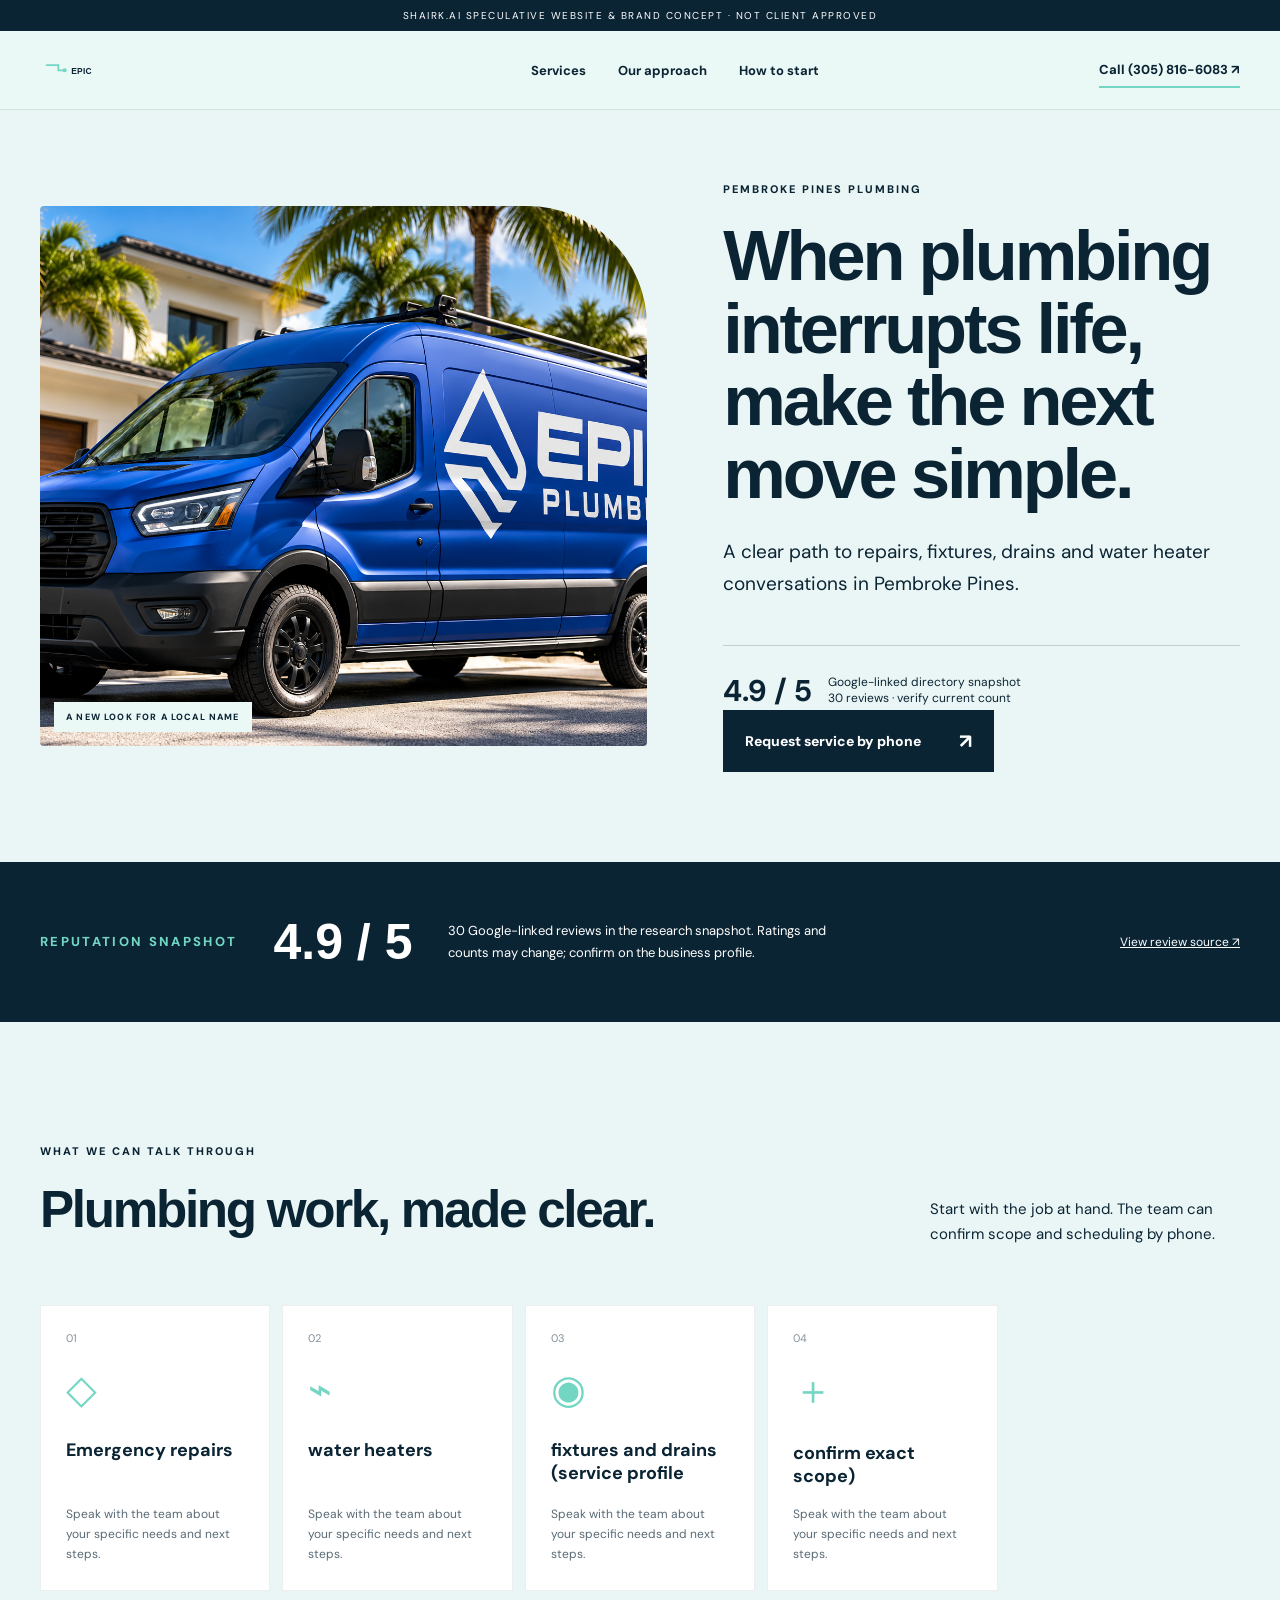
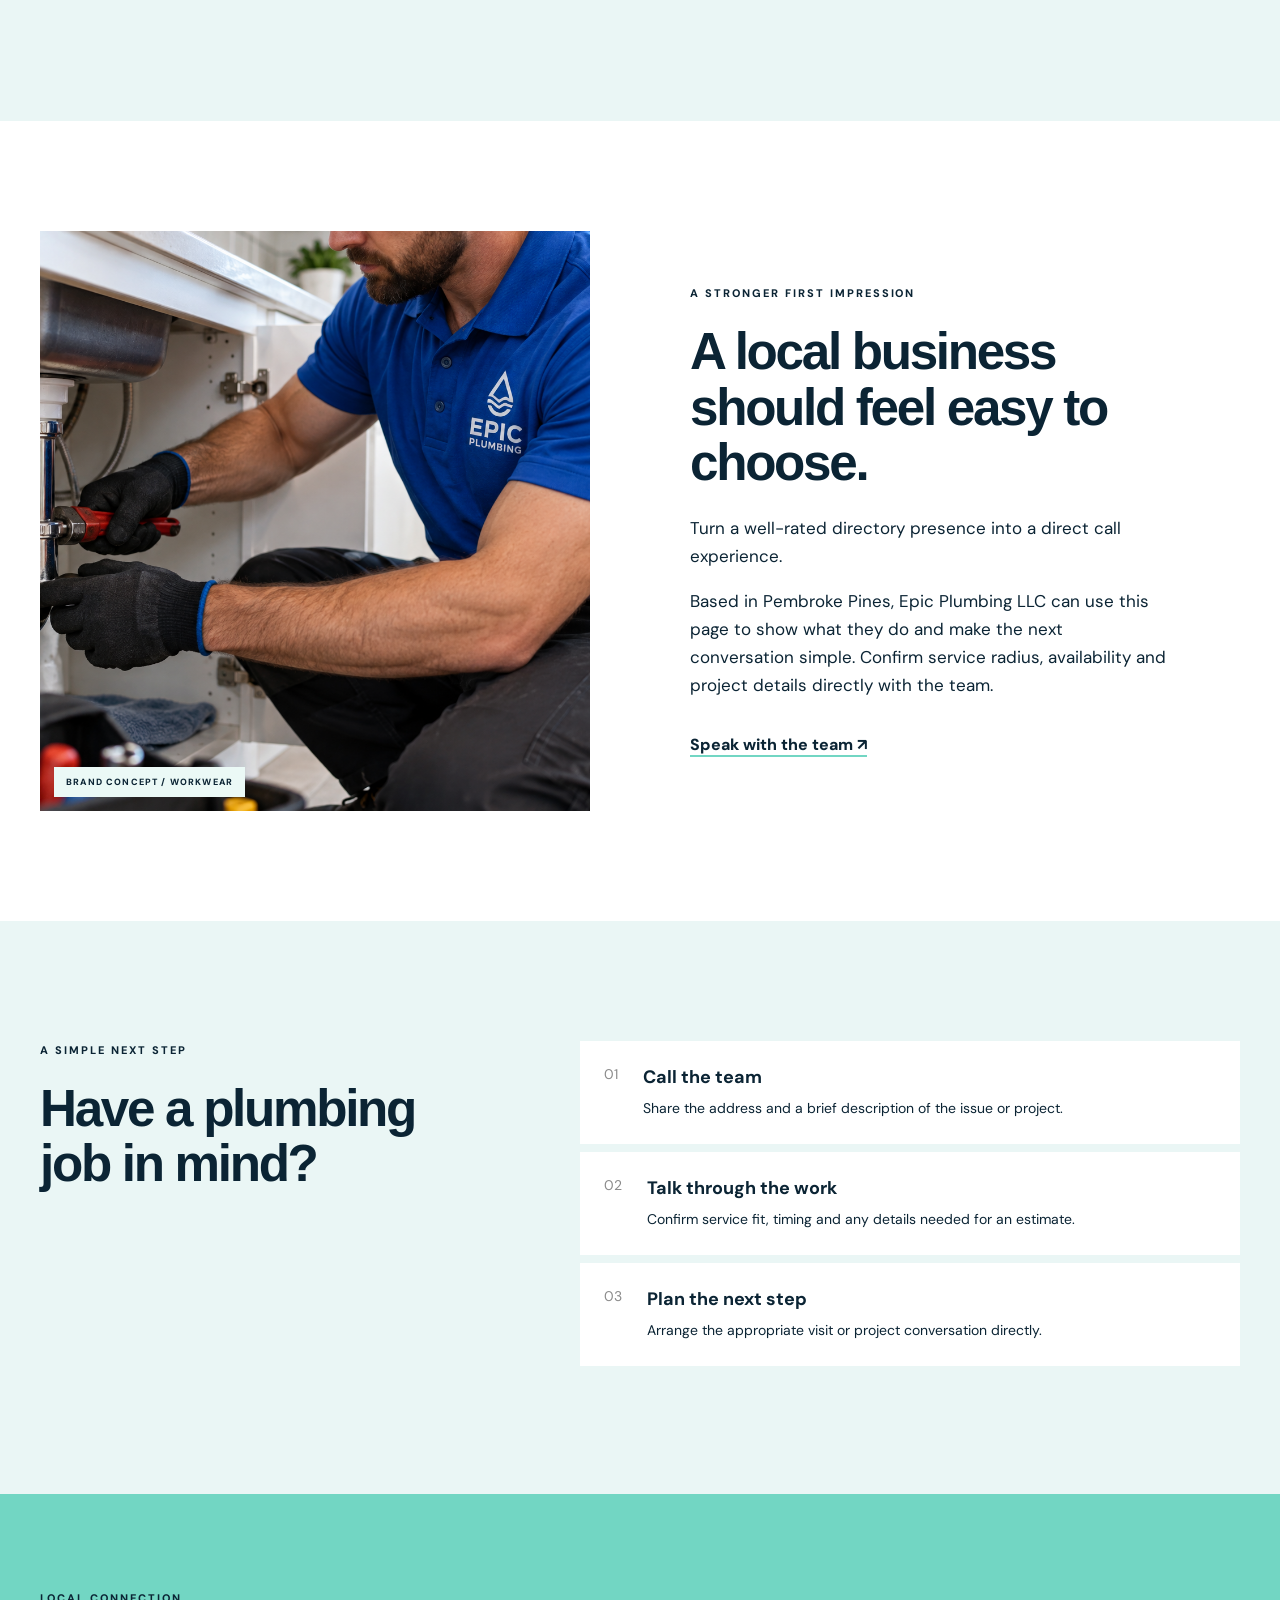
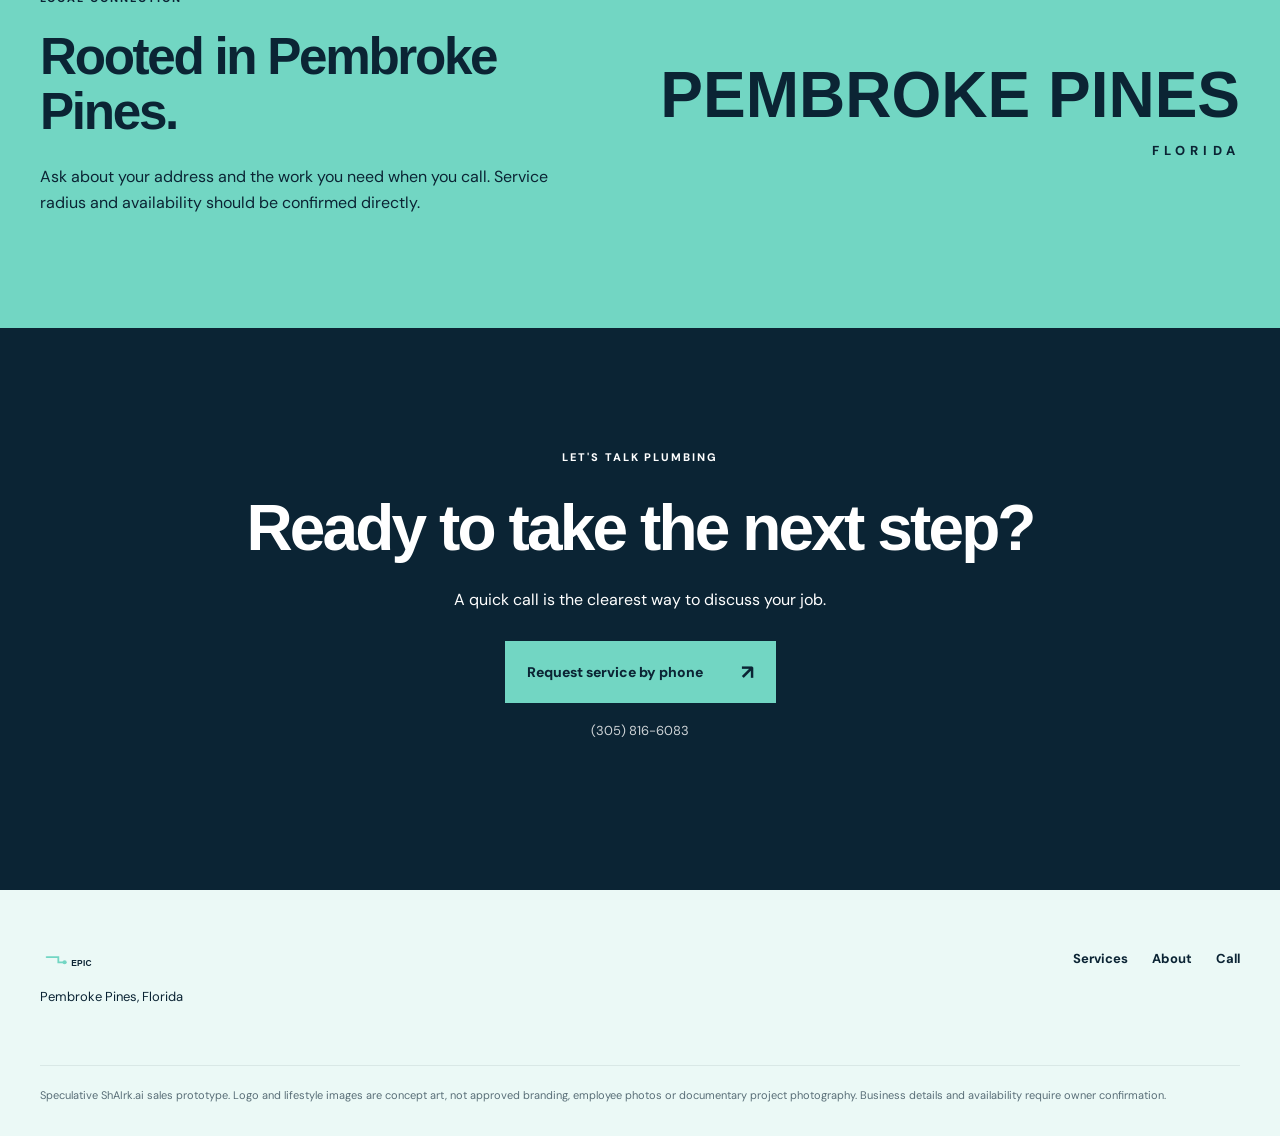
==== index.html @ 6b022ec3 "Build speculative landing page prototype" ====
<!doctype html><html lang="en"><head><meta charset="utf-8"><meta name="viewport" content="width=device-width,initial-scale=1"><meta name="theme-color" content="#0b2434"><meta name="description" content="Concept landing page for Epic Plumbing LLC: explore plumbing services and call (305) 816-6083."><title>Epic Plumbing LLC | Plumbing in Pembroke Pines</title><link rel="icon" href="assets/favicon.svg" type="image/svg+xml"><link rel="stylesheet" href="styles.css"></head>
    <body class="style-1"><div class="concept-ribbon">SHAIRK.AI SPECULATIVE WEBSITE & BRAND CONCEPT · NOT CLIENT APPROVED</div><header class="site-header"><div class="wrap nav"><a class="brand" href="#top" aria-label="Epic Plumbing LLC home"><img src="assets/logo-concept-a.svg" alt="Epic Plumbing LLC concept logo"></a><nav aria-label="Main navigation"><a href="#services">Services</a><a href="#about">Our approach</a><a href="#process">How to start</a></nav><a class="nav-call" href="tel:+13058166083">Call (305) 816-6083 ↗</a></div></header><main id="top"><section class="hero wrap"><div class="hero-media"><img src="assets/brand-vehicle.png" alt="Speculative branded service vehicle concept" loading="eager"><div class="caption">A NEW LOOK FOR A LOCAL NAME</div></div><div class="hero-copy"><p class="eyebrow">PEMBROKE PINES PLUMBING</p><h1>When plumbing interrupts life, make the next move simple.</h1><p class="lead">A clear path to repairs, fixtures, drains and water heater conversations in Pembroke Pines.</p><div class="rating"><strong>4.9 / 5</strong><span>Google-linked directory snapshot<br>30 reviews · verify current count</span></div><a class="button" href="tel:+13058166083">Request service by phone <span>↗</span></a></div></section><section class="review-band" aria-label="Reputation snapshot"><div class="wrap review-inner"><p class="eyebrow">REPUTATION SNAPSHOT</p><strong>4.9 / 5</strong><p>30 Google-linked reviews in the research snapshot. Ratings and counts may change; confirm on the business profile.</p><a href="https://serviceagent.ai/directory/new-york/hialeah-fl/plumbing/repair/" target="_blank" rel="noopener noreferrer">View review source ↗</a></div></section><section class="services wrap" id="services"><div class="section-heading"><div><p class="eyebrow">WHAT WE CAN TALK THROUGH</p><h2>Plumbing work, made clear.</h2></div><p>Start with the job at hand. The team can confirm scope and scheduling by phone.</p></div><div class="service-grid"><article class="service-card"><span class="service-index">01</span><span class="service-symbol" aria-hidden="true">◇</span><h3>Emergency repairs</h3><p>Speak with the team about your specific needs and next steps.</p></article><article class="service-card"><span class="service-index">02</span><span class="service-symbol" aria-hidden="true">⌁</span><h3>water heaters</h3><p>Speak with the team about your specific needs and next steps.</p></article><article class="service-card"><span class="service-index">03</span><span class="service-symbol" aria-hidden="true">◉</span><h3>fixtures and drains (service profile</h3><p>Speak with the team about your specific needs and next steps.</p></article><article class="service-card"><span class="service-index">04</span><span class="service-symbol" aria-hidden="true">＋</span><h3>confirm exact scope)</h3><p>Speak with the team about your specific needs and next steps.</p></article></div></section>
    <section class="story" id="about"><div class="wrap story-grid"><div class="story-media"><img src="assets/brand-workwear.png" alt="Speculative branded workwear concept" loading="lazy"><span class="caption">BRAND CONCEPT / WORKWEAR</span></div><div class="story-copy"><p class="eyebrow">A STRONGER FIRST IMPRESSION</p><h2>A local business should feel easy to choose.</h2><p>Turn a well-rated directory presence into a direct call experience.</p><p>Based in Pembroke Pines, Epic Plumbing LLC can use this page to show what they do and make the next conversation simple. Confirm service radius, availability and project details directly with the team.</p><a class="text-link" href="tel:+13058166083">Speak with the team ↗</a></div></div></section>
    <section class="process wrap process-alt" id="process"><div><p class="eyebrow">A SIMPLE NEXT STEP</p><h2>Have a plumbing job in mind?</h2></div><ol><li><span>01</span><div><strong>Call the team</strong><p>Share the address and a brief description of the issue or project.</p></div></li><li><span>02</span><div><strong>Talk through the work</strong><p>Confirm service fit, timing and any details needed for an estimate.</p></div></li><li><span>03</span><div><strong>Plan the next step</strong><p>Arrange the appropriate visit or project conversation directly.</p></div></li></ol></section><section class="area" id="area"><div class="wrap area-inner"><div><p class="eyebrow">LOCAL CONNECTION</p><h2>Rooted in Pembroke Pines.</h2><p>Ask about your address and the work you need when you call. Service radius and availability should be confirmed directly.</p></div><div class="area-mark">PEMBROKE PINES<span>FLORIDA</span></div></div></section><section class="final-cta"><div class="wrap"><p class="eyebrow">LET'S TALK PLUMBING</p><h2>Ready to take the next step?</h2><p>A quick call is the clearest way to discuss your job.</p><a class="button" href="tel:+13058166083">Request service by phone <span>↗</span></a><p class="phone-print">(305) 816-6083</p></div></section></main><footer><div class="wrap footer-grid"><div><img src="assets/logo-concept-a.svg" alt="Epic Plumbing LLC concept logo"><p>Pembroke Pines, Florida</p></div><div><a href="#services">Services</a><a href="#about">About</a><a href="tel:+13058166083">Call</a></div></div><p class="disclaimer wrap">Speculative ShAIrk.ai sales prototype. Logo and lifestyle images are concept art, not approved branding, employee photos or documentary project photography. Business details and availability require owner confirmation.</p></footer><a class="mobile-call" href="tel:+13058166083">Request service by phone ↗</a></body></html>
---- styles.css ----
@import url('https://fonts.googleapis.com/css2?family=DM+Sans:wght@400;500;600;700;800&family=Manrope:wght@400;500;600;700;800&display=swap');
    :root{--ink:#0b2434;--accent:#72d6c3;--paper:#ebf9f6;--font-head:Arial;--font-body:'DM Sans',Arial,sans-serif}*{box-sizing:border-box}html{scroll-behavior:smooth}body{margin:0;color:var(--ink);background:var(--paper);font-family:var(--font-body)}a{color:inherit;text-decoration:none}img{display:block;max-width:100%}.wrap{width:min(1200px,calc(100% - 48px));margin:auto}.concept-ribbon{background:var(--ink);color:white;text-align:center;font-size:10px;letter-spacing:.15em;padding:9px 15px}.site-header{background:var(--paper);border-bottom:1px solid rgba(20,40,50,.1);position:sticky;top:0;z-index:20;backdrop-filter:blur(16px)}.nav{display:flex;align-items:center;justify-content:space-between;gap:28px;min-height:78px}.brand img{width:210px;max-height:52px}nav{display:flex;gap:32px;font-size:13px;font-weight:700}nav a:hover,.text-link:hover{text-decoration:underline}.nav-call{font-size:13px;font-weight:800;border-bottom:2px solid var(--accent);padding:8px 0;white-space:nowrap}.eyebrow{font-size:11px;letter-spacing:.18em;font-weight:800;text-transform:uppercase;margin:0 0 22px}h1,h2,h3,p{margin-top:0}h1,h2{font-family:var(--font-head);letter-spacing:-.045em}h1{font-size:clamp(48px,5.5vw,86px);line-height:1.03;margin:0 0 26px}h2{font-size:clamp(38px,4vw,60px);line-height:1.08;margin:0 0 24px}h3{font-size:21px;line-height:1.25}p{line-height:1.65}.hero{display:grid;grid-template-columns:1fr 1fr;gap:clamp(40px,6vw,90px);align-items:center;min-height:690px;padding-top:70px;padding-bottom:90px}.hero-copy{max-width:600px}.hero-copy .lead{font-size:19px;max-width:540px;margin-bottom:32px}.button{display:inline-flex;align-items:center;justify-content:space-between;gap:38px;background:var(--ink);color:white;font-weight:800;font-size:14px;padding:18px 22px;min-width:245px;transition:transform .2s,background .2s}.button:hover{transform:translateY(-3px);background:#263e50}.button span{font-size:20px}.hero-media{position:relative;min-width:0}.hero-media img{width:100%;height:540px;object-fit:cover}.caption{position:absolute;bottom:14px;left:14px;background:var(--paper);padding:9px 12px;font-size:9px;letter-spacing:.13em;font-weight:800}.rating{display:flex;gap:16px;align-items:center;margin-top:46px;padding-top:25px;border-top:1px solid rgba(30,40,40,.2)}.rating strong{font-size:30px;white-space:nowrap}.rating span{font-size:12px;line-height:1.4}.hero-stamp{position:absolute;right:-20px;bottom:-20px;background:var(--accent);width:140px;height:140px;border-radius:50%;display:grid;place-content:center;text-align:center;font-size:15px;font-weight:800;transform:rotate(10deg)}.review-band{background:var(--ink);color:white}.review-inner{display:flex;align-items:center;gap:36px;min-height:160px}.review-inner .eyebrow{margin:0;min-width:160px;color:var(--accent)}.review-inner strong{font-size:50px;font-family:var(--font-head);white-space:nowrap}.review-inner p{font-size:13px;max-width:390px;margin:0}.review-inner a{font-size:12px;text-decoration:underline;margin-left:auto;white-space:nowrap}.services{padding-top:120px;padding-bottom:130px}.section-heading{display:flex;justify-content:space-between;align-items:end;gap:40px;margin-bottom:44px}.section-heading>p{max-width:310px;font-size:15px}.service-grid{display:grid;grid-template-columns:repeat(5,1fr);gap:12px}.service-card{background:white;min-height:265px;padding:25px;display:flex;flex-direction:column;border:1px solid rgba(20,40,50,.08)}.service-index{font-size:11px;opacity:.5}.service-symbol{font-size:40px;color:var(--accent);margin:18px 0 24px}.service-card h3{font-size:18px;flex:1}.service-card p{font-size:12px;margin:0;opacity:.68}.story{background:white;padding:110px 0}.story-grid{display:grid;grid-template-columns:1fr 1fr;align-items:center;gap:100px}.story-media{position:relative}.story-media img{width:100%;height:580px;object-fit:cover}.story-copy{max-width:480px}.story-copy p:not(.eyebrow){font-size:17px}.text-link{display:inline-block;border-bottom:2px solid var(--accent);font-weight:800;margin-top:18px}.process{display:grid;grid-template-columns:1fr 1fr;gap:100px;padding-top:120px;padding-bottom:120px}.process ol{padding:0;margin:0;list-style:none}.process li{display:flex;gap:25px;padding:22px 0;border-top:1px solid rgba(20,40,50,.2)}.process li span{color:#8b8b8b;font-size:14px}.process li strong{font-size:18px}.process li p{font-size:14px;margin:8px 0 0}.area{background:var(--accent);padding:95px 0}.area-inner{display:flex;justify-content:space-between;align-items:center;gap:50px}.area-inner>div:first-child{max-width:540px}.area-mark{font-family:var(--font-head);font-size:clamp(35px,5vw,78px);font-weight:bold;line-height:1;text-align:right}.area-mark span{display:block;font:800 13px var(--font-body);letter-spacing:.4em;margin-top:15px}.final-cta{background:var(--ink);color:white;text-align:center;padding:120px 0}.final-cta h2{font-size:clamp(45px,5vw,75px)}.final-cta p{margin-bottom:28px}.final-cta .button{background:var(--accent);color:var(--ink)}.phone-print{font-size:13px;margin-top:17px;opacity:.8}footer{background:var(--paper);padding:60px 0 32px}.footer-grid{display:flex;justify-content:space-between;align-items:start}.footer-grid img{width:210px}.footer-grid p{font-size:13px;margin:12px 0}.footer-grid>div:last-child{display:flex;gap:24px;font-size:13px;font-weight:700}.disclaimer{border-top:1px solid rgba(20,40,50,.12);padding-top:20px;margin-top:45px;font-size:11px;opacity:.65}.mobile-call{display:none}
    .style-0 .hero-media img,.style-5 .hero-media img{border-radius:48% 48% 4px 4px}.style-1{background:#eaf6f5}.style-1 .hero{grid-template-columns:1.08fr .92fr}.style-1 .hero-media img{border-radius:4px 120px 4px 4px}.style-2 .hero{grid-template-columns:1.15fr .85fr}.style-2 .hero-media img{height:600px;clip-path:polygon(0 0,100% 0,100% 90%,8% 100%)}.style-3 .hero{background:var(--ink);color:white;width:100%;padding-left:max(24px,calc((100vw - 1200px)/2));padding-right:max(24px,calc((100vw - 1200px)/2))}.style-3 .hero .button{background:var(--accent);color:var(--ink)}.style-3 .hero-media img{border:14px solid white;transform:rotate(2deg)}.style-4 .hero-media img{border-radius:220px 220px 0 0}.style-4 .hero{grid-template-columns:.9fr 1.1fr}.style-5 .hero{grid-template-columns:1.05fr .95fr}.style-5 .hero-media img{border-radius:50% 50% 0 0}.style-6 .hero-media img{border-radius:50% 50% 8px 8px}.style-6 .services{background:var(--ink);color:white;width:100%;padding-left:max(24px,calc((100vw - 1200px)/2));padding-right:max(24px,calc((100vw - 1200px)/2))}.style-6 .service-card{color:var(--ink)}.style-7 .hero{grid-template-columns:1fr 1.1fr}.style-7 .hero-media img{border-radius:14px;box-shadow:20px 20px 0 var(--accent)}.style-8 .hero{background:var(--accent);width:100%;padding-left:max(24px,calc((100vw - 1200px)/2));padding-right:max(24px,calc((100vw - 1200px)/2))}.style-8 .hero-media img{border-radius:50%}.style-9 .hero-media img{border-radius:180px 180px 18px 18px}.style-9 .hero{grid-template-columns:1fr .85fr}.alternate .story-grid{direction:rtl}.alternate .story-grid>*{direction:ltr}.process-alt{grid-template-columns:.8fr 1.2fr}.process-alt li{background:white;margin-bottom:8px;padding:24px;border:0}
    @media(max-width:950px){nav{display:none}.service-grid{grid-template-columns:repeat(3,1fr)}.story-grid{gap:50px}.review-inner{flex-wrap:wrap;padding:28px 0;gap:16px}.review-inner a{margin-left:0}}
    @media(max-width:700px){.wrap{width:min(100% - 32px,560px)}.concept-ribbon{font-size:8px}.nav{min-height:68px}.brand img{width:150px}.nav-call{display:none}.hero,.style-1 .hero,.style-2 .hero,.style-3 .hero,.style-4 .hero,.style-5 .hero,.style-7 .hero,.style-8 .hero,.style-9 .hero{display:flex;flex-direction:column;align-items:stretch;gap:34px;min-height:0;padding-top:45px;padding-bottom:55px}.hero .hero-media{order:2}.hero .hero-copy{order:1}.hero-media img,.style-2 .hero-media img{height:350px}h1{font-size:clamp(42px,11vw,66px)}h2{font-size:38px}.hero-copy .lead{font-size:16px}.rating{margin-top:30px}.review-inner{display:grid;grid-template-columns:1fr 1fr}.review-inner .eyebrow{grid-column:span 2}.review-inner strong{font-size:40px}.review-inner p{font-size:11px}.review-inner a{grid-column:span 2}.services{padding-top:75px;padding-bottom:80px}.section-heading{display:block}.service-grid{grid-template-columns:1fr 1fr}.service-card{min-height:220px;padding:18px}.service-card h3{font-size:16px}.service-card p{font-size:11px}.story{padding:75px 0}.story-grid,.process{display:flex;flex-direction:column;gap:35px}.story-media img{height:360px}.process{padding-top:80px;padding-bottom:80px}.process ol{width:100%}.area{padding:65px 0}.area-inner{display:block}.area-mark{text-align:left;margin-top:40px}.final-cta{padding:85px 0}.footer-grid{display:block}.footer-grid>div:last-child{margin-top:25px}.mobile-call{display:block;position:fixed;bottom:0;left:0;width:100%;padding:17px;text-align:center;background:var(--accent);color:var(--ink);font-size:14px;font-weight:800;z-index:30;box-shadow:0 -4px 24px #0002}footer{padding-bottom:100px}}
    @media(max-width:420px){.service-grid{grid-template-columns:1fr}.service-card{min-height:170px}.hero-media img{height:290px}.hero-stamp{width:100px;height:100px;font-size:11px;right:0}}
    @media(prefers-reduced-motion:reduce){html{scroll-behavior:auto}.button{transition:none}}
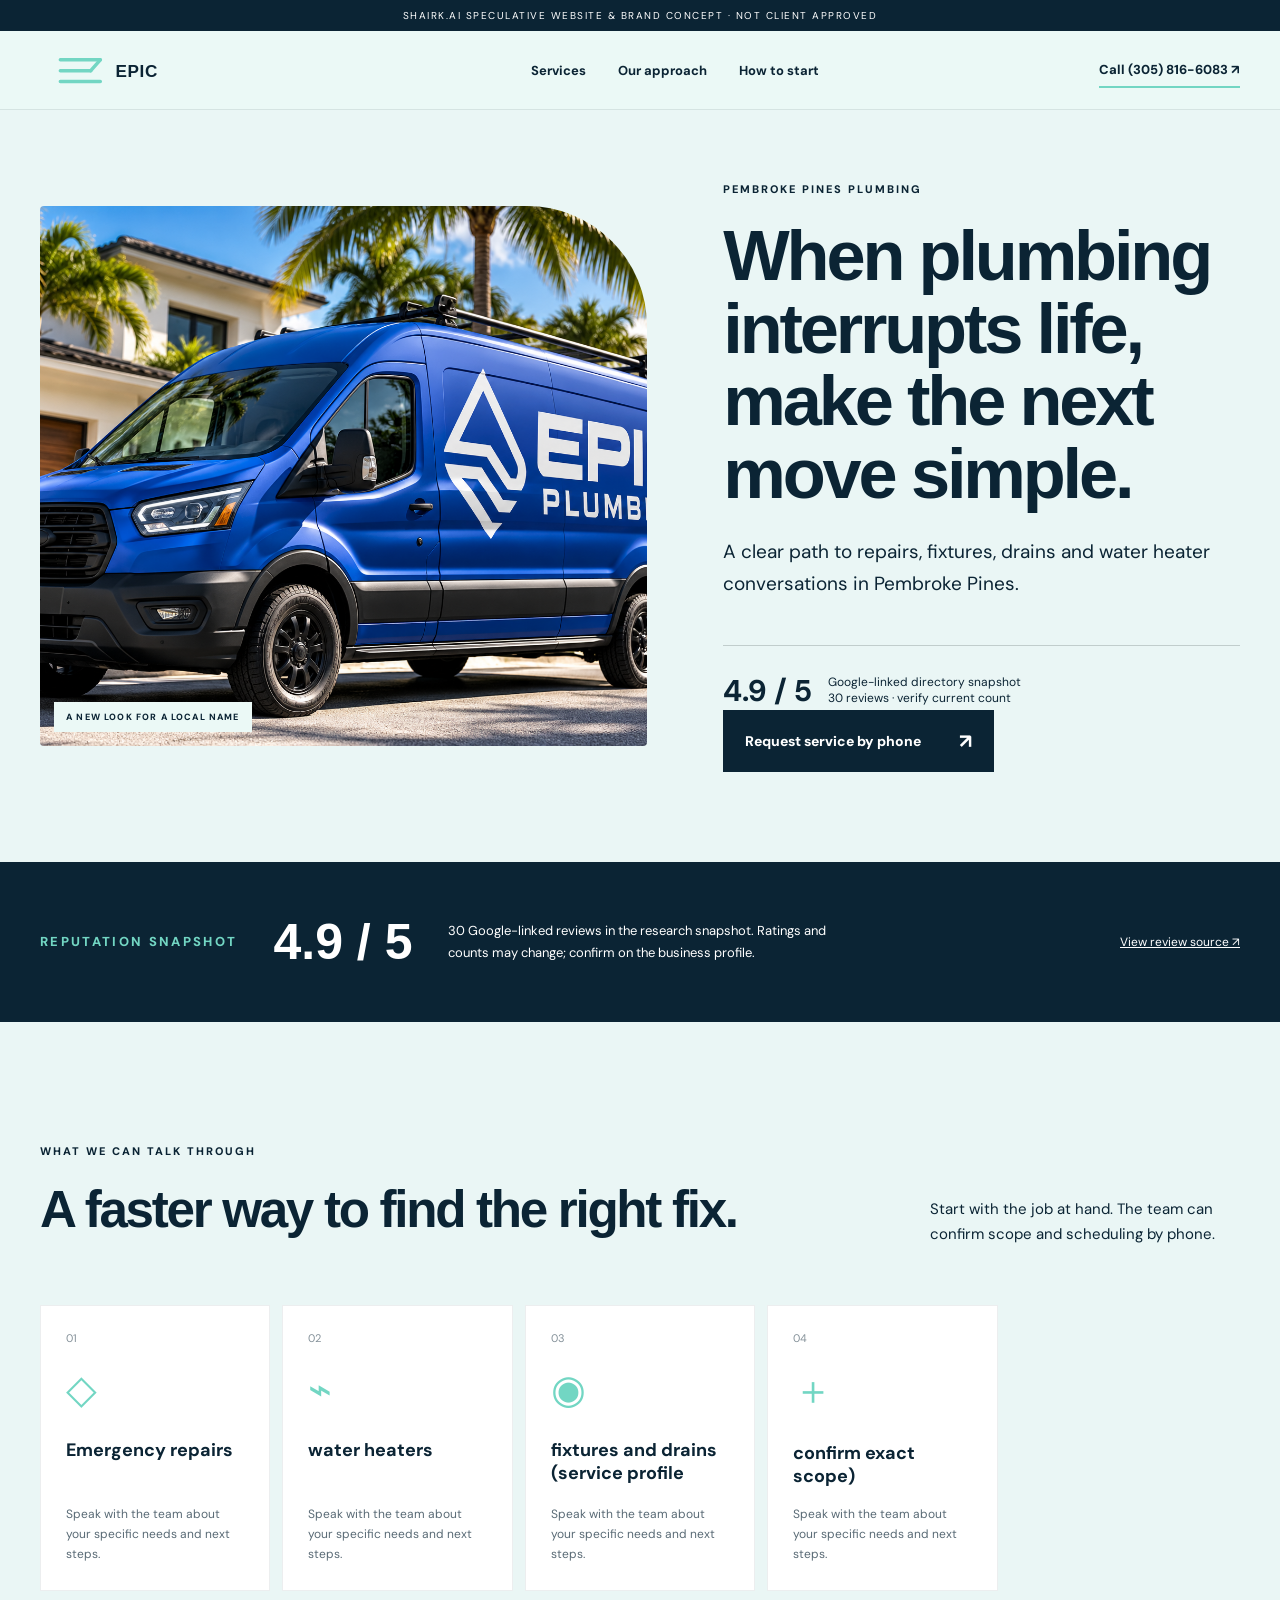
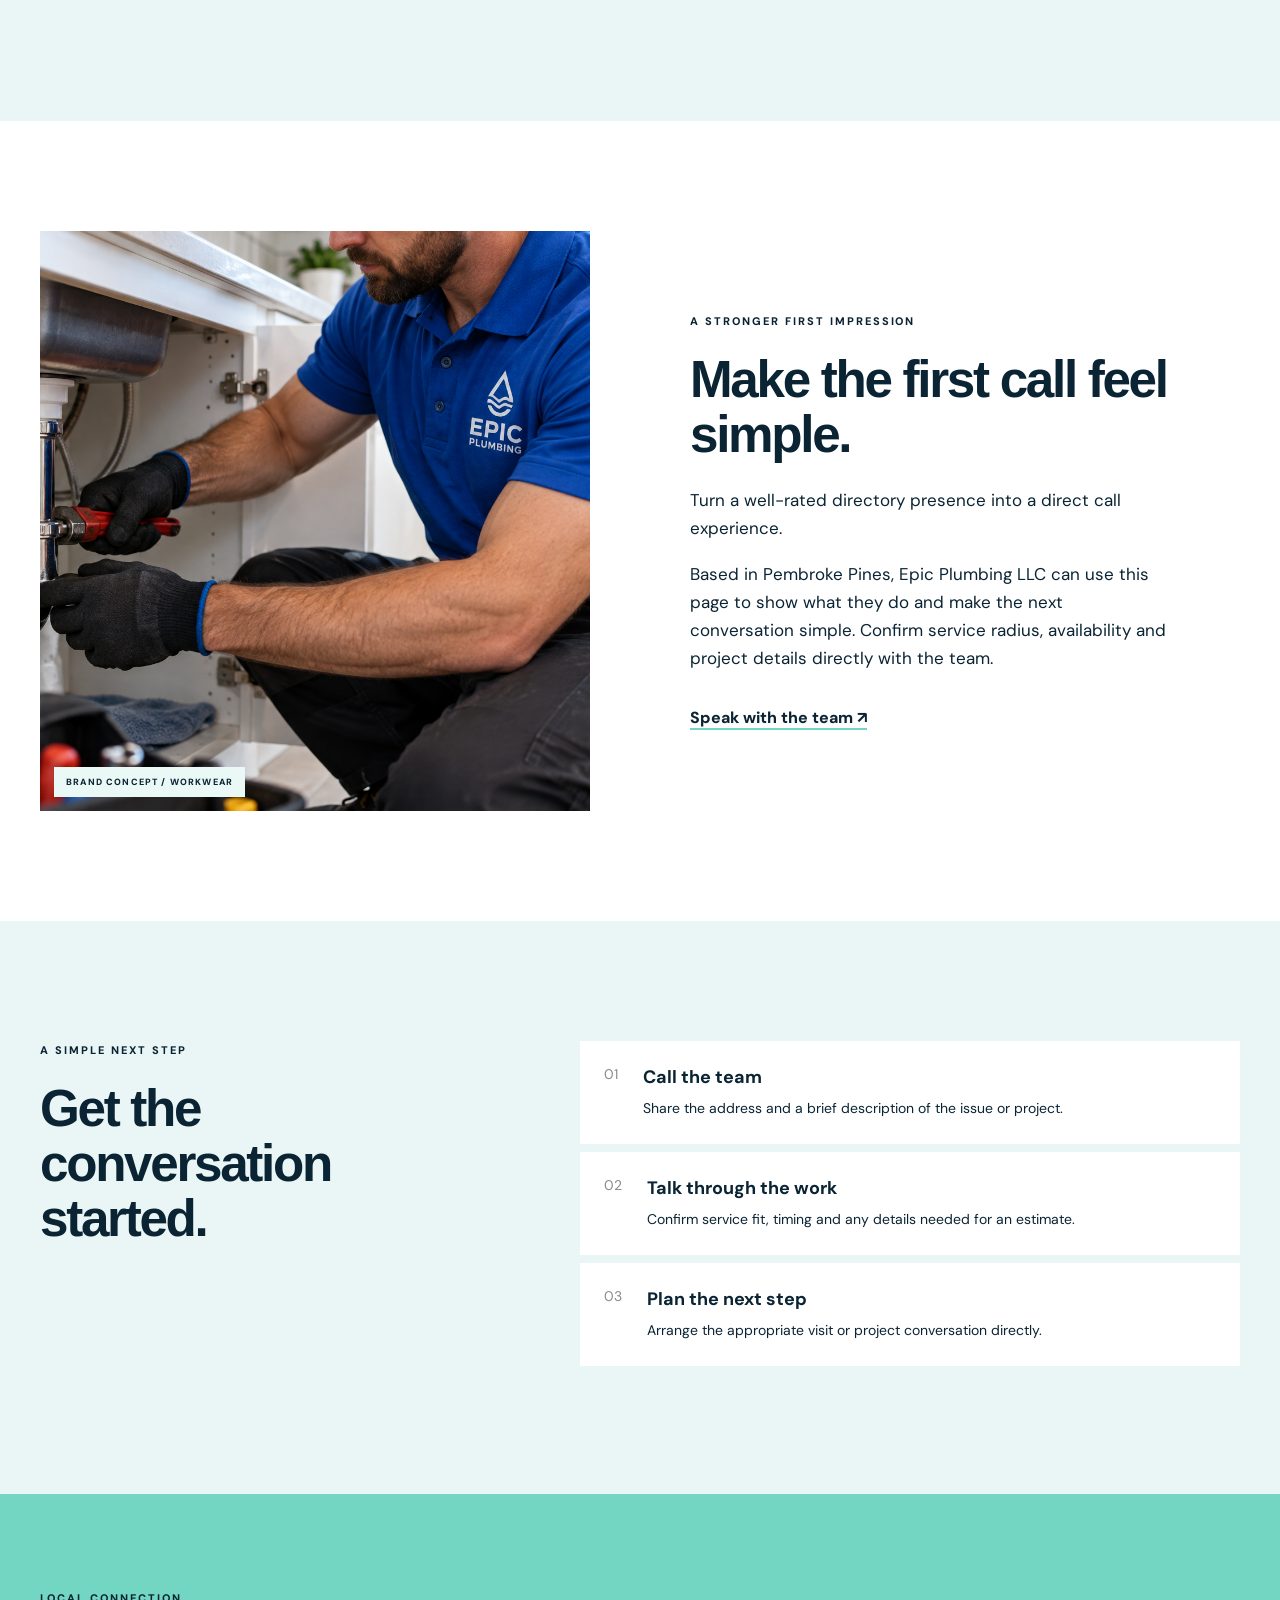
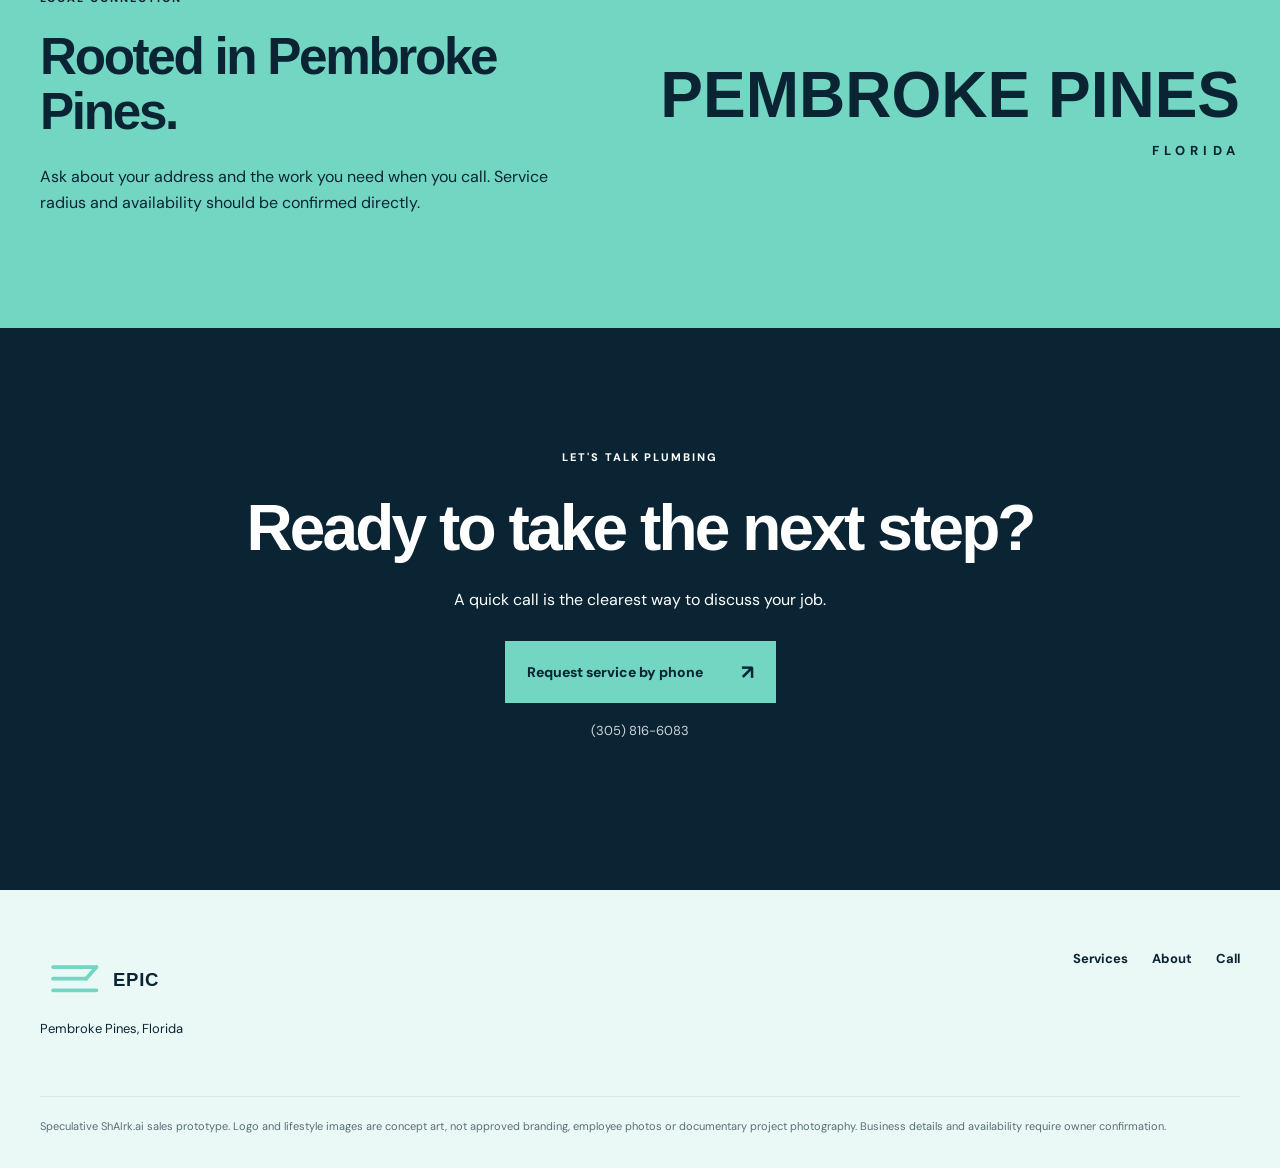
==== commit e81fb803: "Polish brand directions and add logo review" ====
--- a/index.html
+++ b/index.html
@@ -1,4 +1,4 @@
 <!doctype html><html lang="en"><head><meta charset="utf-8"><meta name="viewport" content="width=device-width,initial-scale=1"><meta name="theme-color" content="#0b2434"><meta name="description" content="Concept landing page for Epic Plumbing LLC: explore plumbing services and call (305) 816-6083."><title>Epic Plumbing LLC | Plumbing in Pembroke Pines</title><link rel="icon" href="assets/favicon.svg" type="image/svg+xml"><link rel="stylesheet" href="styles.css"></head>
-    <body class="style-1"><div class="concept-ribbon">SHAIRK.AI SPECULATIVE WEBSITE & BRAND CONCEPT · NOT CLIENT APPROVED</div><header class="site-header"><div class="wrap nav"><a class="brand" href="#top" aria-label="Epic Plumbing LLC home"><img src="assets/logo-concept-a.svg" alt="Epic Plumbing LLC concept logo"></a><nav aria-label="Main navigation"><a href="#services">Services</a><a href="#about">Our approach</a><a href="#process">How to start</a></nav><a class="nav-call" href="tel:+13058166083">Call (305) 816-6083 ↗</a></div></header><main id="top"><section class="hero wrap"><div class="hero-media"><img src="assets/brand-vehicle.png" alt="Speculative branded service vehicle concept" loading="eager"><div class="caption">A NEW LOOK FOR A LOCAL NAME</div></div><div class="hero-copy"><p class="eyebrow">PEMBROKE PINES PLUMBING</p><h1>When plumbing interrupts life, make the next move simple.</h1><p class="lead">A clear path to repairs, fixtures, drains and water heater conversations in Pembroke Pines.</p><div class="rating"><strong>4.9 / 5</strong><span>Google-linked directory snapshot<br>30 reviews · verify current count</span></div><a class="button" href="tel:+13058166083">Request service by phone <span>↗</span></a></div></section><section class="review-band" aria-label="Reputation snapshot"><div class="wrap review-inner"><p class="eyebrow">REPUTATION SNAPSHOT</p><strong>4.9 / 5</strong><p>30 Google-linked reviews in the research snapshot. Ratings and counts may change; confirm on the business profile.</p><a href="https://serviceagent.ai/directory/new-york/hialeah-fl/plumbing/repair/" target="_blank" rel="noopener noreferrer">View review source ↗</a></div></section><section class="services wrap" id="services"><div class="section-heading"><div><p class="eyebrow">WHAT WE CAN TALK THROUGH</p><h2>Plumbing work, made clear.</h2></div><p>Start with the job at hand. The team can confirm scope and scheduling by phone.</p></div><div class="service-grid"><article class="service-card"><span class="service-index">01</span><span class="service-symbol" aria-hidden="true">◇</span><h3>Emergency repairs</h3><p>Speak with the team about your specific needs and next steps.</p></article><article class="service-card"><span class="service-index">02</span><span class="service-symbol" aria-hidden="true">⌁</span><h3>water heaters</h3><p>Speak with the team about your specific needs and next steps.</p></article><article class="service-card"><span class="service-index">03</span><span class="service-symbol" aria-hidden="true">◉</span><h3>fixtures and drains (service profile</h3><p>Speak with the team about your specific needs and next steps.</p></article><article class="service-card"><span class="service-index">04</span><span class="service-symbol" aria-hidden="true">＋</span><h3>confirm exact scope)</h3><p>Speak with the team about your specific needs and next steps.</p></article></div></section>
-    <section class="story" id="about"><div class="wrap story-grid"><div class="story-media"><img src="assets/brand-workwear.png" alt="Speculative branded workwear concept" loading="lazy"><span class="caption">BRAND CONCEPT / WORKWEAR</span></div><div class="story-copy"><p class="eyebrow">A STRONGER FIRST IMPRESSION</p><h2>A local business should feel easy to choose.</h2><p>Turn a well-rated directory presence into a direct call experience.</p><p>Based in Pembroke Pines, Epic Plumbing LLC can use this page to show what they do and make the next conversation simple. Confirm service radius, availability and project details directly with the team.</p><a class="text-link" href="tel:+13058166083">Speak with the team ↗</a></div></div></section>
-    <section class="process wrap process-alt" id="process"><div><p class="eyebrow">A SIMPLE NEXT STEP</p><h2>Have a plumbing job in mind?</h2></div><ol><li><span>01</span><div><strong>Call the team</strong><p>Share the address and a brief description of the issue or project.</p></div></li><li><span>02</span><div><strong>Talk through the work</strong><p>Confirm service fit, timing and any details needed for an estimate.</p></div></li><li><span>03</span><div><strong>Plan the next step</strong><p>Arrange the appropriate visit or project conversation directly.</p></div></li></ol></section><section class="area" id="area"><div class="wrap area-inner"><div><p class="eyebrow">LOCAL CONNECTION</p><h2>Rooted in Pembroke Pines.</h2><p>Ask about your address and the work you need when you call. Service radius and availability should be confirmed directly.</p></div><div class="area-mark">PEMBROKE PINES<span>FLORIDA</span></div></div></section><section class="final-cta"><div class="wrap"><p class="eyebrow">LET'S TALK PLUMBING</p><h2>Ready to take the next step?</h2><p>A quick call is the clearest way to discuss your job.</p><a class="button" href="tel:+13058166083">Request service by phone <span>↗</span></a><p class="phone-print">(305) 816-6083</p></div></section></main><footer><div class="wrap footer-grid"><div><img src="assets/logo-concept-a.svg" alt="Epic Plumbing LLC concept logo"><p>Pembroke Pines, Florida</p></div><div><a href="#services">Services</a><a href="#about">About</a><a href="tel:+13058166083">Call</a></div></div><p class="disclaimer wrap">Speculative ShAIrk.ai sales prototype. Logo and lifestyle images are concept art, not approved branding, employee photos or documentary project photography. Business details and availability require owner confirmation.</p></footer><a class="mobile-call" href="tel:+13058166083">Request service by phone ↗</a></body></html>+    <body class="style-1"><div class="concept-ribbon">SHAIRK.AI SPECULATIVE WEBSITE & BRAND CONCEPT · NOT CLIENT APPROVED</div><header class="site-header"><div class="wrap nav"><a class="brand" href="#top" aria-label="Epic Plumbing LLC home"><img src="assets/logo-concept-a.svg" alt="Epic Plumbing LLC concept logo"></a><nav aria-label="Main navigation"><a href="#services">Services</a><a href="#about">Our approach</a><a href="#process">How to start</a></nav><a class="nav-call" href="tel:+13058166083">Call (305) 816-6083 ↗</a></div></header><main id="top"><section class="hero wrap"><div class="hero-media"><img src="assets/brand-vehicle.png" alt="Speculative branded service vehicle concept" loading="eager"><div class="caption">A NEW LOOK FOR A LOCAL NAME</div></div><div class="hero-copy"><p class="eyebrow">PEMBROKE PINES PLUMBING</p><h1>When plumbing interrupts life, make the next move simple.</h1><p class="lead">A clear path to repairs, fixtures, drains and water heater conversations in Pembroke Pines.</p><div class="rating"><strong>4.9 / 5</strong><span>Google-linked directory snapshot<br>30 reviews · verify current count</span></div><a class="button" href="tel:+13058166083">Request service by phone <span>↗</span></a></div></section><section class="review-band" aria-label="Reputation snapshot"><div class="wrap review-inner"><p class="eyebrow">REPUTATION SNAPSHOT</p><strong>4.9 / 5</strong><p>30 Google-linked reviews in the research snapshot. Ratings and counts may change; confirm on the business profile.</p><a href="https://serviceagent.ai/directory/new-york/hialeah-fl/plumbing/repair/" target="_blank" rel="noopener noreferrer">View review source ↗</a></div></section><section class="services wrap" id="services"><div class="section-heading"><div><p class="eyebrow">WHAT WE CAN TALK THROUGH</p><h2>A faster way to find the right fix.</h2></div><p>Start with the job at hand. The team can confirm scope and scheduling by phone.</p></div><div class="service-grid"><article class="service-card"><span class="service-index">01</span><span class="service-symbol" aria-hidden="true">◇</span><h3>Emergency repairs</h3><p>Speak with the team about your specific needs and next steps.</p></article><article class="service-card"><span class="service-index">02</span><span class="service-symbol" aria-hidden="true">⌁</span><h3>water heaters</h3><p>Speak with the team about your specific needs and next steps.</p></article><article class="service-card"><span class="service-index">03</span><span class="service-symbol" aria-hidden="true">◉</span><h3>fixtures and drains (service profile</h3><p>Speak with the team about your specific needs and next steps.</p></article><article class="service-card"><span class="service-index">04</span><span class="service-symbol" aria-hidden="true">＋</span><h3>confirm exact scope)</h3><p>Speak with the team about your specific needs and next steps.</p></article></div></section>
+    <section class="story" id="about"><div class="wrap story-grid"><div class="story-media"><img src="assets/brand-workwear.png" alt="Speculative branded workwear concept" loading="lazy"><span class="caption">BRAND CONCEPT / WORKWEAR</span></div><div class="story-copy"><p class="eyebrow">A STRONGER FIRST IMPRESSION</p><h2>Make the first call feel simple.</h2><p>Turn a well-rated directory presence into a direct call experience.</p><p>Based in Pembroke Pines, Epic Plumbing LLC can use this page to show what they do and make the next conversation simple. Confirm service radius, availability and project details directly with the team.</p><a class="text-link" href="tel:+13058166083">Speak with the team ↗</a></div></div></section>
+    <section class="process wrap process-alt" id="process"><div><p class="eyebrow">A SIMPLE NEXT STEP</p><h2>Get the conversation started.</h2></div><ol><li><span>01</span><div><strong>Call the team</strong><p>Share the address and a brief description of the issue or project.</p></div></li><li><span>02</span><div><strong>Talk through the work</strong><p>Confirm service fit, timing and any details needed for an estimate.</p></div></li><li><span>03</span><div><strong>Plan the next step</strong><p>Arrange the appropriate visit or project conversation directly.</p></div></li></ol></section><section class="area" id="area"><div class="wrap area-inner"><div><p class="eyebrow">LOCAL CONNECTION</p><h2>Rooted in Pembroke Pines.</h2><p>Ask about your address and the work you need when you call. Service radius and availability should be confirmed directly.</p></div><div class="area-mark">PEMBROKE PINES<span>FLORIDA</span></div></div></section><section class="final-cta"><div class="wrap"><p class="eyebrow">LET'S TALK PLUMBING</p><h2>Ready to take the next step?</h2><p>A quick call is the clearest way to discuss your job.</p><a class="button" href="tel:+13058166083">Request service by phone <span>↗</span></a><p class="phone-print">(305) 816-6083</p></div></section></main><footer><div class="wrap footer-grid"><div><img src="assets/logo-concept-a.svg" alt="Epic Plumbing LLC concept logo"><p>Pembroke Pines, Florida</p></div><div><a href="#services">Services</a><a href="#about">About</a><a href="tel:+13058166083">Call</a></div></div><p class="disclaimer wrap">Speculative ShAIrk.ai sales prototype. Logo and lifestyle images are concept art, not approved branding, employee photos or documentary project photography. Business details and availability require owner confirmation.</p></footer><a class="mobile-call" href="tel:+13058166083">Request service by phone ↗</a></body></html>
